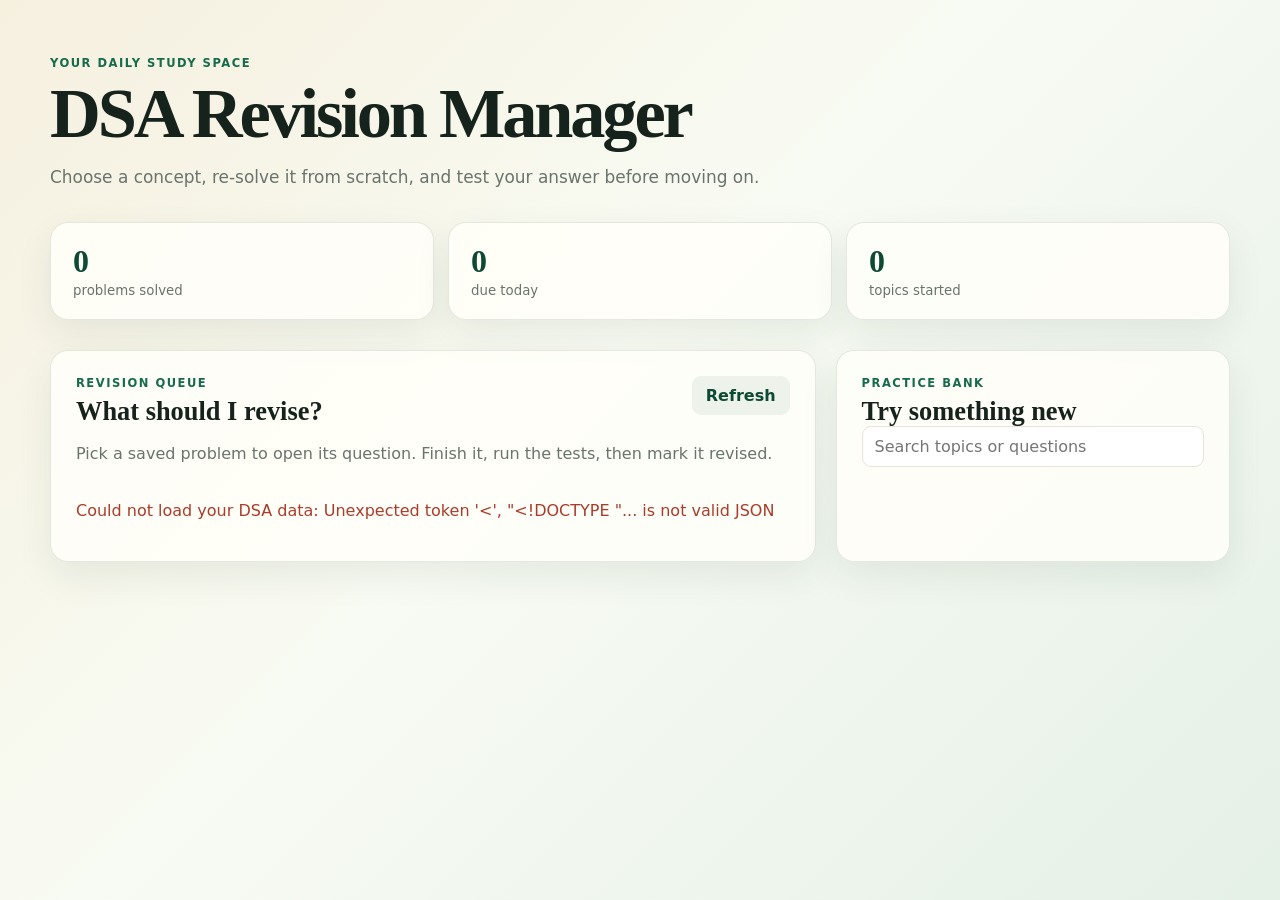
==== web/index.html @ 03868ea4 "new revision system with frontend" ====
<!doctype html>
<html lang="en">
  <head>
    <meta charset="UTF-8" />
    <meta name="viewport" content="width=device-width, initial-scale=1.0" />
    <title>DSA Revision Manager</title>
    <link rel="stylesheet" href="styles.css" />
  </head>
  <body>
    <main class="page-shell">
      <header class="hero">
        <p class="eyebrow">YOUR DAILY STUDY SPACE</p>
        <h1>DSA Revision Manager</h1>
        <p>Choose a concept, re-solve it from scratch, and test your answer before moving on.</p>
      </header>

      <section class="stats" aria-label="Progress summary">
        <article><span id="solvedCount">0</span><small>problems solved</small></article>
        <article><span id="dueCount">0</span><small>due today</small></article>
        <article><span id="topicCount">0</span><small>topics started</small></article>
      </section>

      <section class="layout">
        <div class="panel revision-panel">
          <div class="panel-heading"><div><p class="eyebrow">REVISION QUEUE</p><h2>What should I revise?</h2></div><button class="quiet-button" id="refreshButton">Refresh</button></div>
          <p class="muted">Pick a saved problem to open its question. Finish it, run the tests, then mark it revised.</p>
          <div id="revisionList" class="revision-list"></div>
        </div>

        <aside class="panel question-bank">
          <p class="eyebrow">PRACTICE BANK</p><h2>Try something new</h2>
          <label class="sr-only" for="questionFilter">Filter questions</label>
          <input id="questionFilter" type="search" placeholder="Search topics or questions" />
          <div id="questionList" class="question-list"></div>
        </aside>
      </section>

      <section id="practiceArea" class="practice-area hidden" aria-live="polite">
        <div class="panel problem-panel">
          <div class="panel-heading"><div><p class="eyebrow" id="problemMeta">PRACTICE</p><h2 id="problemTitle">Choose a problem</h2></div><button class="quiet-button" id="closePractice">Close</button></div>
          <p id="problemPrompt" class="prompt"></p>
          <div class="detail-grid"><div><h3>Constraints</h3><p id="problemConstraints"></p></div><div><h3>Edge cases</h3><ul id="edgeCases"></ul></div></div>
          <h3>Sample tests</h3><div id="sampleTests" class="sample-tests"></div>
          <div class="action-row"><button id="markRevised" class="secondary-button hidden">Mark as revised</button></div>
        </div>

        <div class="panel editor-panel">
          <div class="panel-heading"><div><p class="eyebrow">YOUR SOLUTION</p><h2>Write or paste Python</h2></div><button id="runTests" class="primary-button">Run tests</button></div>
          <p class="muted" id="solutionHint">Use the method name shown in the question.</p>
          <textarea id="codeEditor" spellcheck="false" placeholder="class Solution:\n    def yourMethod(self, ...):\n        pass"></textarea>
          <div id="testResults" class="test-results muted">Your test results will appear here.</div>
        </div>
      </section>
    </main>
    <template id="revisionTemplate"><article class="revision-card"><div><span class="tag"></span><h3></h3><p></p></div><button class="primary-button">Practice</button></article></template>
    <script src="app.js"></script>
  </body>
</html>
---- web/styles.css ----
:root { --ink:#16231c; --muted:#69746d; --paper:#fbfaf5; --surface:#fffef9; --line:#e8e4d9; --leaf:#176b4d; --leaf-dark:#0e4934; --amber:#e8a43c; --shadow:0 14px 36px rgba(31,48,37,.08); }
* { box-sizing:border-box; }
body { margin:0; color:var(--ink); background:linear-gradient(135deg,#f6f0df 0%,#f8fbf3 45%,#e5f0e7 100%); font-family:Inter,ui-sans-serif,system-ui,-apple-system,BlinkMacSystemFont,"Segoe UI",sans-serif; min-height:100vh; }
button,input,textarea { font:inherit; }
button { cursor:pointer; }
.page-shell { width:min(1180px,calc(100% - 32px)); margin:0 auto; padding:56px 0 72px; }
.hero { max-width:710px; margin-bottom:28px; }.hero h1 { font-family:Georgia,serif; font-size:clamp(2.35rem,6vw,4.4rem); line-height:1; margin:8px 0 16px; letter-spacing:-.045em; }.hero p:not(.eyebrow) { font-size:1.06rem; color:var(--muted); line-height:1.6; margin:0; }
.eyebrow { color:var(--leaf); font-size:.72rem; font-weight:800; letter-spacing:.13em; margin:0 0 7px; }.muted { color:var(--muted); line-height:1.5; }.hidden { display:none !important; }.sr-only { position:absolute; width:1px; height:1px; overflow:hidden; clip:rect(0,0,0,0); }
.stats { display:grid; grid-template-columns:repeat(3,1fr); gap:14px; margin:30px 0; }.stats article,.panel { border:1px solid rgba(111,132,111,.18); background:rgba(255,254,249,.88); box-shadow:var(--shadow); border-radius:18px; }.stats article { padding:20px 22px; }.stats span { display:block; color:var(--leaf-dark); font-family:Georgia,serif; font-size:2rem; font-weight:bold; }.stats small { color:var(--muted); }
.layout { display:grid; grid-template-columns:minmax(0,1.65fr) minmax(270px,.85fr); gap:20px; }.panel { padding:25px; }.panel-heading { align-items:flex-start; display:flex; gap:16px; justify-content:space-between; }.panel h2 { font-family:Georgia,serif; font-size:1.65rem; line-height:1.1; margin:0; }.panel h3 { font-size:.92rem; margin:20px 0 8px; }.quiet-button,.secondary-button,.primary-button { border-radius:9px; border:0; font-weight:750; padding:10px 14px; }.quiet-button { background:#edf2eb; color:var(--leaf-dark); }.primary-button { background:var(--leaf); color:white; }.primary-button:hover { background:var(--leaf-dark); }.secondary-button { background:#f6ead2; color:#7b4d08; }
.revision-list,.question-list { display:grid; gap:10px; margin-top:19px; }.revision-card { align-items:center; background:var(--surface); border:1px solid var(--line); border-radius:12px; display:flex; gap:16px; justify-content:space-between; padding:15px; }.revision-card h3 { font-size:1rem; margin:4px 0; }.revision-card p { color:var(--muted); font-size:.86rem; margin:0; }.tag { color:var(--leaf); font-size:.72rem; font-weight:800; letter-spacing:.05em; text-transform:uppercase; }.question-bank input { background:white; border:1px solid var(--line); border-radius:9px; padding:10px 12px; width:100%; }.question-button { background:transparent; border:0; border-bottom:1px solid var(--line); color:var(--ink); display:block; padding:13px 1px; text-align:left; width:100%; }.question-button strong,.question-button span { display:block; }.question-button span { color:var(--muted); font-size:.78rem; margin-top:3px; }.question-button:hover strong { color:var(--leaf); }
.practice-area { display:grid; grid-template-columns:1fr 1fr; gap:20px; margin-top:20px; }.prompt { font-size:1.06rem; line-height:1.62; }.detail-grid { display:grid; grid-template-columns:1fr 1fr; gap:18px; }.detail-grid p,.detail-grid ul { color:var(--muted); line-height:1.5; margin:0; padding-left:0; }.detail-grid ul { padding-left:18px; }.sample-tests { display:grid; gap:8px; }.sample-tests div { background:#f1f5ee; border-radius:8px; color:#34453a; font-family:ui-monospace,SFMono-Regular,Menlo,monospace; font-size:.8rem; padding:10px; }.action-row { margin-top:24px; }textarea { background:#15221b; border:0; border-radius:11px; color:#dcf7e5; font-family:ui-monospace,SFMono-Regular,Menlo,monospace; font-size:.88rem; line-height:1.55; min-height:370px; padding:16px; resize:vertical; width:100%; }.test-results { background:#f6f7f2; border-radius:10px; margin-top:14px; min-height:48px; padding:13px; }.result-pass { color:#176b4d; }.result-fail { color:#aa3c2b; }.result-line { border-top:1px solid #e4e6df; font-size:.85rem; margin-top:9px; padding-top:9px; }
@media (max-width:800px) { .page-shell { padding-top:32px; }.layout,.practice-area { grid-template-columns:1fr; }.stats { grid-template-columns:1fr; }.detail-grid { grid-template-columns:1fr; }.hero h1 { font-size:2.75rem; } }
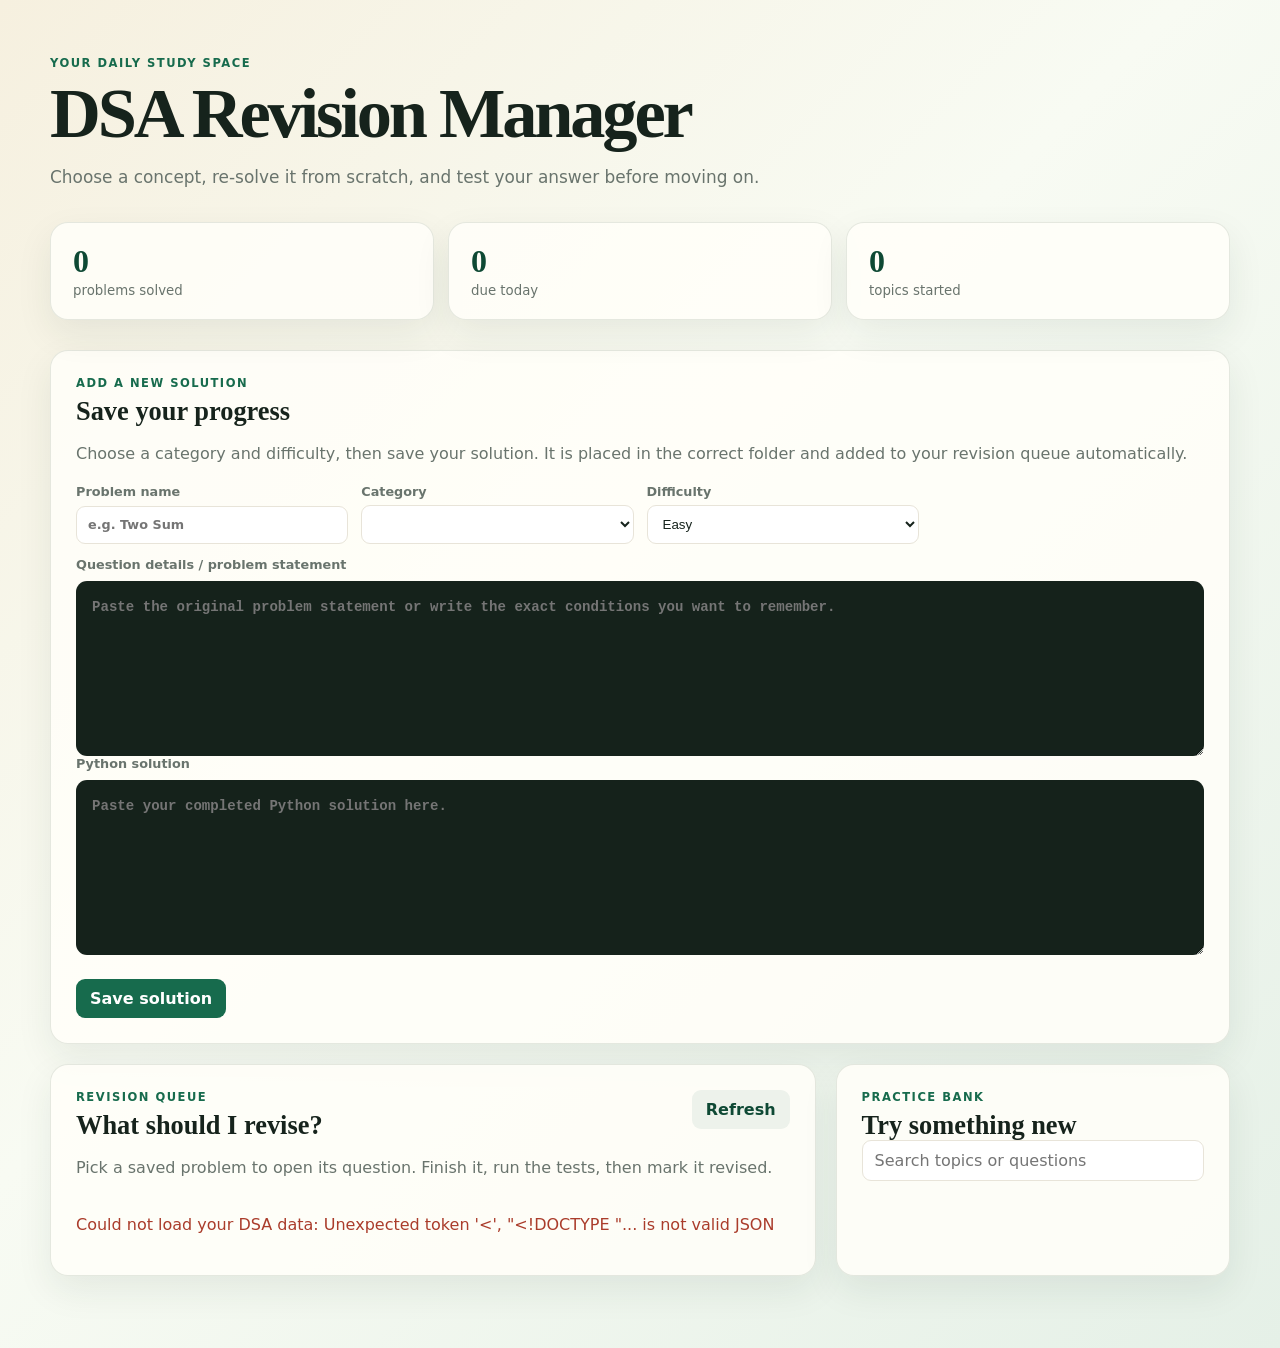
==== commit c144d211: "question addded" ====
--- a/web/index.html
+++ b/web/index.html
@@ -18,6 +18,22 @@
         <article><span id="solvedCount">0</span><small>problems solved</small></article>
         <article><span id="dueCount">0</span><small>due today</small></article>
         <article><span id="topicCount">0</span><small>topics started</small></article>
+      </section>
+
+      <section class="panel upload-panel">
+        <div class="panel-heading"><div><p class="eyebrow">ADD A NEW SOLUTION</p><h2>Save your progress</h2></div></div>
+        <p class="muted">Choose a category and difficulty, then save your solution. It is placed in the correct folder and added to your revision queue automatically.</p>
+        <form id="uploadForm">
+          <div class="form-grid">
+            <label>Problem name<input id="uploadProblem" required placeholder="e.g. Two Sum" /></label>
+            <label>Category<select id="uploadTopic" required></select></label>
+            <label id="newTopicField" class="hidden">New category name<input id="uploadNewTopic" placeholder="e.g. Backtracking" /></label>
+            <label>Difficulty<select id="uploadDifficulty"><option>Easy</option><option>Medium</option><option>Hard</option></select></label>
+          </div>
+          <label>Question details / problem statement<textarea id="uploadQuestionDetail" placeholder="Paste the original problem statement or write the exact conditions you want to remember."></textarea></label>
+          <label>Python solution<textarea id="uploadCode" required spellcheck="false" placeholder="Paste your completed Python solution here."></textarea></label>
+          <div class="action-row"><button class="primary-button" type="submit">Save solution</button><span id="uploadMessage" class="muted"></span></div>
+        </form>
       </section>
 
       <section class="layout">
@@ -52,7 +68,7 @@
         </div>
       </section>
     </main>
-    <template id="revisionTemplate"><article class="revision-card"><div><span class="tag"></span><h3></h3><p></p></div><button class="primary-button">Practice</button></article></template>
+    <template id="revisionTemplate"><article class="revision-card"><div><span class="tag"></span><h3></h3><p></p></div><div class="card-actions"><button class="primary-button" data-action="practice">Practice</button><button class="delete-button" data-action="delete">Delete</button></div></article></template>
     <script src="app.js"></script>
   </body>
 </html>
--- a/web/styles.css
+++ b/web/styles.css
@@ -7,7 +7,9 @@
 .hero { max-width:710px; margin-bottom:28px; }.hero h1 { font-family:Georgia,serif; font-size:clamp(2.35rem,6vw,4.4rem); line-height:1; margin:8px 0 16px; letter-spacing:-.045em; }.hero p:not(.eyebrow) { font-size:1.06rem; color:var(--muted); line-height:1.6; margin:0; }
 .eyebrow { color:var(--leaf); font-size:.72rem; font-weight:800; letter-spacing:.13em; margin:0 0 7px; }.muted { color:var(--muted); line-height:1.5; }.hidden { display:none !important; }.sr-only { position:absolute; width:1px; height:1px; overflow:hidden; clip:rect(0,0,0,0); }
 .stats { display:grid; grid-template-columns:repeat(3,1fr); gap:14px; margin:30px 0; }.stats article,.panel { border:1px solid rgba(111,132,111,.18); background:rgba(255,254,249,.88); box-shadow:var(--shadow); border-radius:18px; }.stats article { padding:20px 22px; }.stats span { display:block; color:var(--leaf-dark); font-family:Georgia,serif; font-size:2rem; font-weight:bold; }.stats small { color:var(--muted); }
+.upload-panel { margin-bottom:20px; }.upload-panel form { margin-top:18px; }.form-grid { display:grid; gap:13px; grid-template-columns:repeat(4,1fr); margin-bottom:13px; }.upload-panel label { color:var(--muted); display:grid; font-size:.8rem; font-weight:700; gap:6px; }.upload-panel input,.upload-panel select { background:white; border:1px solid var(--line); border-radius:9px; color:var(--ink); padding:10px 11px; width:100%; }.upload-panel textarea { min-height:175px; margin-top:3px; }
 .layout { display:grid; grid-template-columns:minmax(0,1.65fr) minmax(270px,.85fr); gap:20px; }.panel { padding:25px; }.panel-heading { align-items:flex-start; display:flex; gap:16px; justify-content:space-between; }.panel h2 { font-family:Georgia,serif; font-size:1.65rem; line-height:1.1; margin:0; }.panel h3 { font-size:.92rem; margin:20px 0 8px; }.quiet-button,.secondary-button,.primary-button { border-radius:9px; border:0; font-weight:750; padding:10px 14px; }.quiet-button { background:#edf2eb; color:var(--leaf-dark); }.primary-button { background:var(--leaf); color:white; }.primary-button:hover { background:var(--leaf-dark); }.secondary-button { background:#f6ead2; color:#7b4d08; }
 .revision-list,.question-list { display:grid; gap:10px; margin-top:19px; }.revision-card { align-items:center; background:var(--surface); border:1px solid var(--line); border-radius:12px; display:flex; gap:16px; justify-content:space-between; padding:15px; }.revision-card h3 { font-size:1rem; margin:4px 0; }.revision-card p { color:var(--muted); font-size:.86rem; margin:0; }.tag { color:var(--leaf); font-size:.72rem; font-weight:800; letter-spacing:.05em; text-transform:uppercase; }.question-bank input { background:white; border:1px solid var(--line); border-radius:9px; padding:10px 12px; width:100%; }.question-button { background:transparent; border:0; border-bottom:1px solid var(--line); color:var(--ink); display:block; padding:13px 1px; text-align:left; width:100%; }.question-button strong,.question-button span { display:block; }.question-button span { color:var(--muted); font-size:.78rem; margin-top:3px; }.question-button:hover strong { color:var(--leaf); }
+.card-actions { display:flex; flex-wrap:wrap; gap:8px; justify-content:flex-end; }.delete-button { background:transparent; border:1px solid #e2b7ad; border-radius:9px; color:#a13d2d; font-weight:700; padding:9px 11px; }.delete-button:hover { background:#fff0ed; }
 .practice-area { display:grid; grid-template-columns:1fr 1fr; gap:20px; margin-top:20px; }.prompt { font-size:1.06rem; line-height:1.62; }.detail-grid { display:grid; grid-template-columns:1fr 1fr; gap:18px; }.detail-grid p,.detail-grid ul { color:var(--muted); line-height:1.5; margin:0; padding-left:0; }.detail-grid ul { padding-left:18px; }.sample-tests { display:grid; gap:8px; }.sample-tests div { background:#f1f5ee; border-radius:8px; color:#34453a; font-family:ui-monospace,SFMono-Regular,Menlo,monospace; font-size:.8rem; padding:10px; }.action-row { margin-top:24px; }textarea { background:#15221b; border:0; border-radius:11px; color:#dcf7e5; font-family:ui-monospace,SFMono-Regular,Menlo,monospace; font-size:.88rem; line-height:1.55; min-height:370px; padding:16px; resize:vertical; width:100%; }.test-results { background:#f6f7f2; border-radius:10px; margin-top:14px; min-height:48px; padding:13px; }.result-pass { color:#176b4d; }.result-fail { color:#aa3c2b; }.result-line { border-top:1px solid #e4e6df; font-size:.85rem; margin-top:9px; padding-top:9px; }
-@media (max-width:800px) { .page-shell { padding-top:32px; }.layout,.practice-area { grid-template-columns:1fr; }.stats { grid-template-columns:1fr; }.detail-grid { grid-template-columns:1fr; }.hero h1 { font-size:2.75rem; } }
+@media (max-width:800px) { .page-shell { padding-top:32px; }.layout,.practice-area { grid-template-columns:1fr; }.stats,.form-grid { grid-template-columns:1fr; }.detail-grid { grid-template-columns:1fr; }.hero h1 { font-size:2.75rem; } }
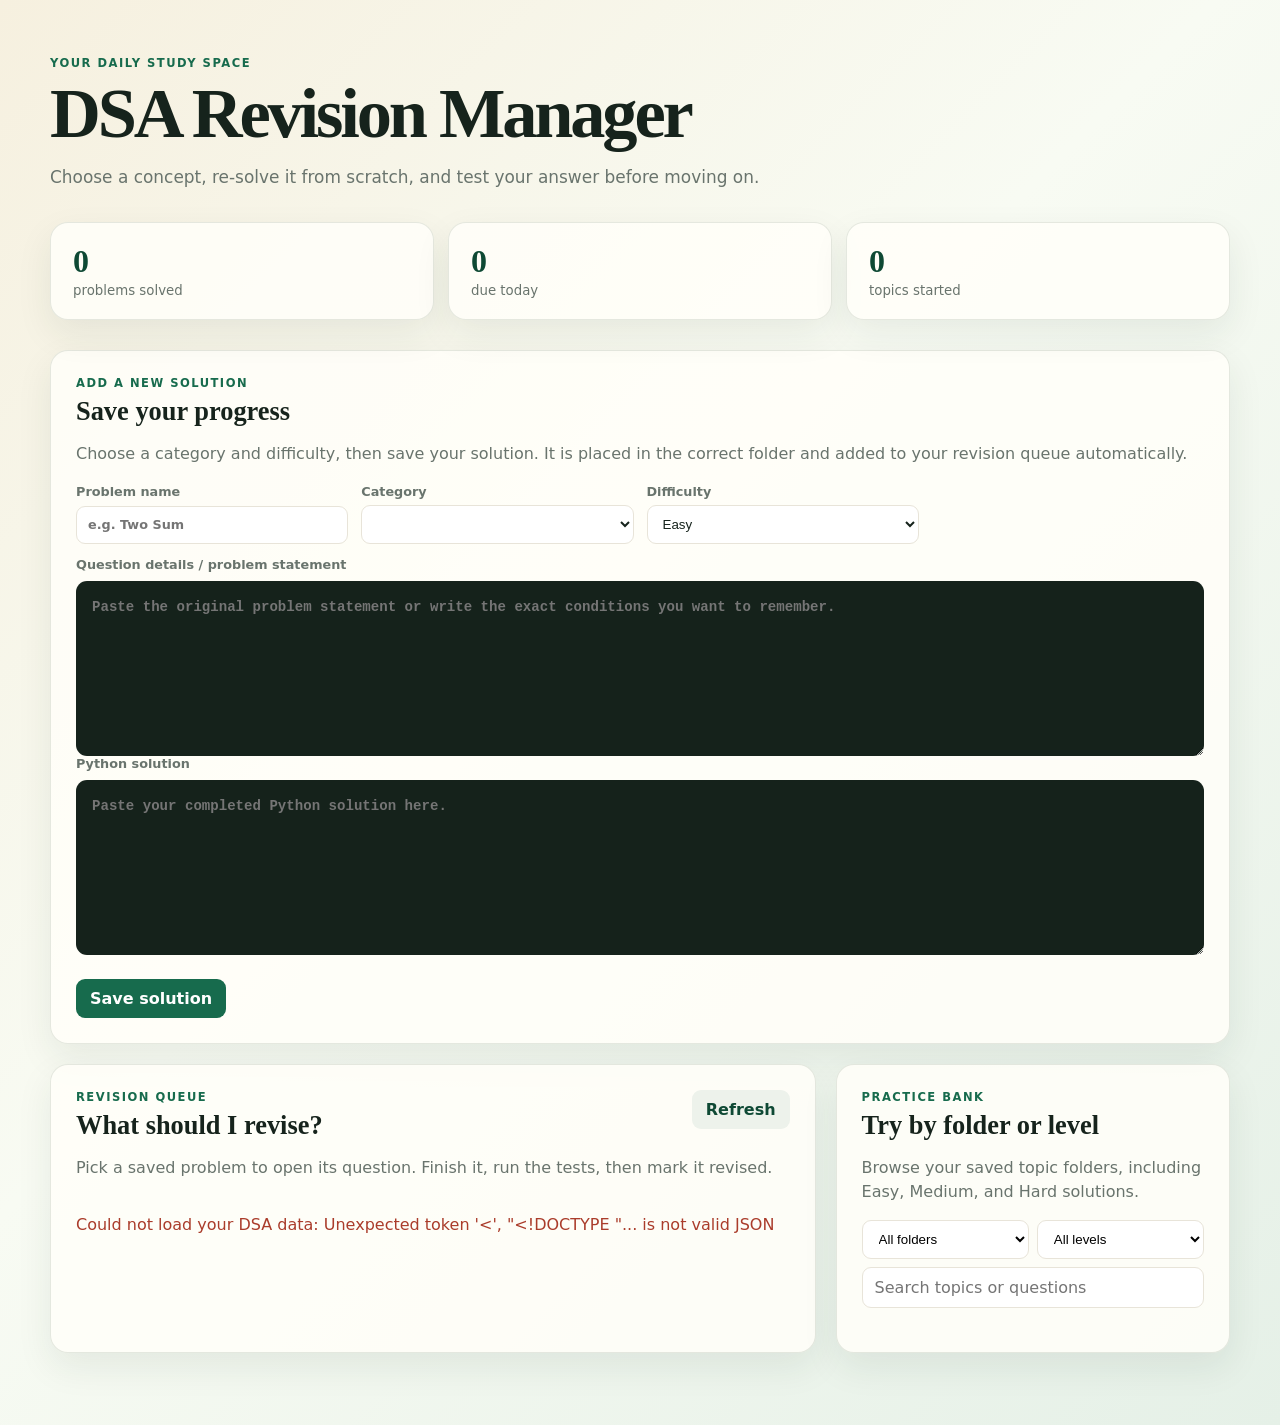
==== commit 91f4f54e: "new feature" ====
--- a/web/index.html
+++ b/web/index.html
@@ -44,7 +44,14 @@
         </div>
 
         <aside class="panel question-bank">
-          <p class="eyebrow">PRACTICE BANK</p><h2>Try something new</h2>
+          <p class="eyebrow">PRACTICE BANK</p><h2>Try by folder or level</h2>
+          <p class="muted">Browse your saved topic folders, including Easy, Medium, and Hard solutions.</p>
+          <div class="practice-filters">
+            <label class="sr-only" for="practiceTopicFilter">Filter by folder</label>
+            <select id="practiceTopicFilter"><option value="">All folders</option></select>
+            <label class="sr-only" for="practiceDifficultyFilter">Filter by difficulty</label>
+            <select id="practiceDifficultyFilter"><option value="">All levels</option><option>Easy</option><option>Medium</option><option>Hard</option></select>
+          </div>
           <label class="sr-only" for="questionFilter">Filter questions</label>
           <input id="questionFilter" type="search" placeholder="Search topics or questions" />
           <div id="questionList" class="question-list"></div>
@@ -57,13 +64,14 @@
           <p id="problemPrompt" class="prompt"></p>
           <div class="detail-grid"><div><h3>Constraints</h3><p id="problemConstraints"></p></div><div><h3>Edge cases</h3><ul id="edgeCases"></ul></div></div>
           <h3>Sample tests</h3><div id="sampleTests" class="sample-tests"></div>
-          <div class="action-row"><button id="markRevised" class="secondary-button hidden">Mark as revised</button></div>
+          <div class="action-row"><button id="markRevised" class="secondary-button hidden">Mark as revised &amp; commit</button></div>
         </div>
 
         <div class="panel editor-panel">
           <div class="panel-heading"><div><p class="eyebrow">YOUR SOLUTION</p><h2>Write or paste Python</h2></div><button id="runTests" class="primary-button">Run tests</button></div>
           <p class="muted" id="solutionHint">Use the method name shown in the question.</p>
           <textarea id="codeEditor" spellcheck="false" placeholder="class Solution:\n    def yourMethod(self, ...):\n        pass"></textarea>
+          <div class="action-row"><button id="submitPractice" class="secondary-button hidden">Submit solution &amp; commit</button></div>
           <div id="testResults" class="test-results muted">Your test results will appear here.</div>
         </div>
       </section>
--- a/web/styles.css
+++ b/web/styles.css
@@ -11,5 +11,6 @@
 .layout { display:grid; grid-template-columns:minmax(0,1.65fr) minmax(270px,.85fr); gap:20px; }.panel { padding:25px; }.panel-heading { align-items:flex-start; display:flex; gap:16px; justify-content:space-between; }.panel h2 { font-family:Georgia,serif; font-size:1.65rem; line-height:1.1; margin:0; }.panel h3 { font-size:.92rem; margin:20px 0 8px; }.quiet-button,.secondary-button,.primary-button { border-radius:9px; border:0; font-weight:750; padding:10px 14px; }.quiet-button { background:#edf2eb; color:var(--leaf-dark); }.primary-button { background:var(--leaf); color:white; }.primary-button:hover { background:var(--leaf-dark); }.secondary-button { background:#f6ead2; color:#7b4d08; }
 .revision-list,.question-list { display:grid; gap:10px; margin-top:19px; }.revision-card { align-items:center; background:var(--surface); border:1px solid var(--line); border-radius:12px; display:flex; gap:16px; justify-content:space-between; padding:15px; }.revision-card h3 { font-size:1rem; margin:4px 0; }.revision-card p { color:var(--muted); font-size:.86rem; margin:0; }.tag { color:var(--leaf); font-size:.72rem; font-weight:800; letter-spacing:.05em; text-transform:uppercase; }.question-bank input { background:white; border:1px solid var(--line); border-radius:9px; padding:10px 12px; width:100%; }.question-button { background:transparent; border:0; border-bottom:1px solid var(--line); color:var(--ink); display:block; padding:13px 1px; text-align:left; width:100%; }.question-button strong,.question-button span { display:block; }.question-button span { color:var(--muted); font-size:.78rem; margin-top:3px; }.question-button:hover strong { color:var(--leaf); }
 .card-actions { display:flex; flex-wrap:wrap; gap:8px; justify-content:flex-end; }.delete-button { background:transparent; border:1px solid #e2b7ad; border-radius:9px; color:#a13d2d; font-weight:700; padding:9px 11px; }.delete-button:hover { background:#fff0ed; }
+.practice-filters { display:grid; gap:8px; grid-template-columns:1fr 1fr; margin:14px 0 8px; }.practice-filters select { background:white; border:1px solid var(--line); border-radius:9px; padding:10px 12px; width:100%; }
 .practice-area { display:grid; grid-template-columns:1fr 1fr; gap:20px; margin-top:20px; }.prompt { font-size:1.06rem; line-height:1.62; }.detail-grid { display:grid; grid-template-columns:1fr 1fr; gap:18px; }.detail-grid p,.detail-grid ul { color:var(--muted); line-height:1.5; margin:0; padding-left:0; }.detail-grid ul { padding-left:18px; }.sample-tests { display:grid; gap:8px; }.sample-tests div { background:#f1f5ee; border-radius:8px; color:#34453a; font-family:ui-monospace,SFMono-Regular,Menlo,monospace; font-size:.8rem; padding:10px; }.action-row { margin-top:24px; }textarea { background:#15221b; border:0; border-radius:11px; color:#dcf7e5; font-family:ui-monospace,SFMono-Regular,Menlo,monospace; font-size:.88rem; line-height:1.55; min-height:370px; padding:16px; resize:vertical; width:100%; }.test-results { background:#f6f7f2; border-radius:10px; margin-top:14px; min-height:48px; padding:13px; }.result-pass { color:#176b4d; }.result-fail { color:#aa3c2b; }.result-line { border-top:1px solid #e4e6df; font-size:.85rem; margin-top:9px; padding-top:9px; }
-@media (max-width:800px) { .page-shell { padding-top:32px; }.layout,.practice-area { grid-template-columns:1fr; }.stats,.form-grid { grid-template-columns:1fr; }.detail-grid { grid-template-columns:1fr; }.hero h1 { font-size:2.75rem; } }
+@media (max-width:800px) { .page-shell { padding-top:32px; }.layout,.practice-area { grid-template-columns:1fr; }.stats,.form-grid,.practice-filters { grid-template-columns:1fr; }.detail-grid { grid-template-columns:1fr; }.hero h1 { font-size:2.75rem; } }
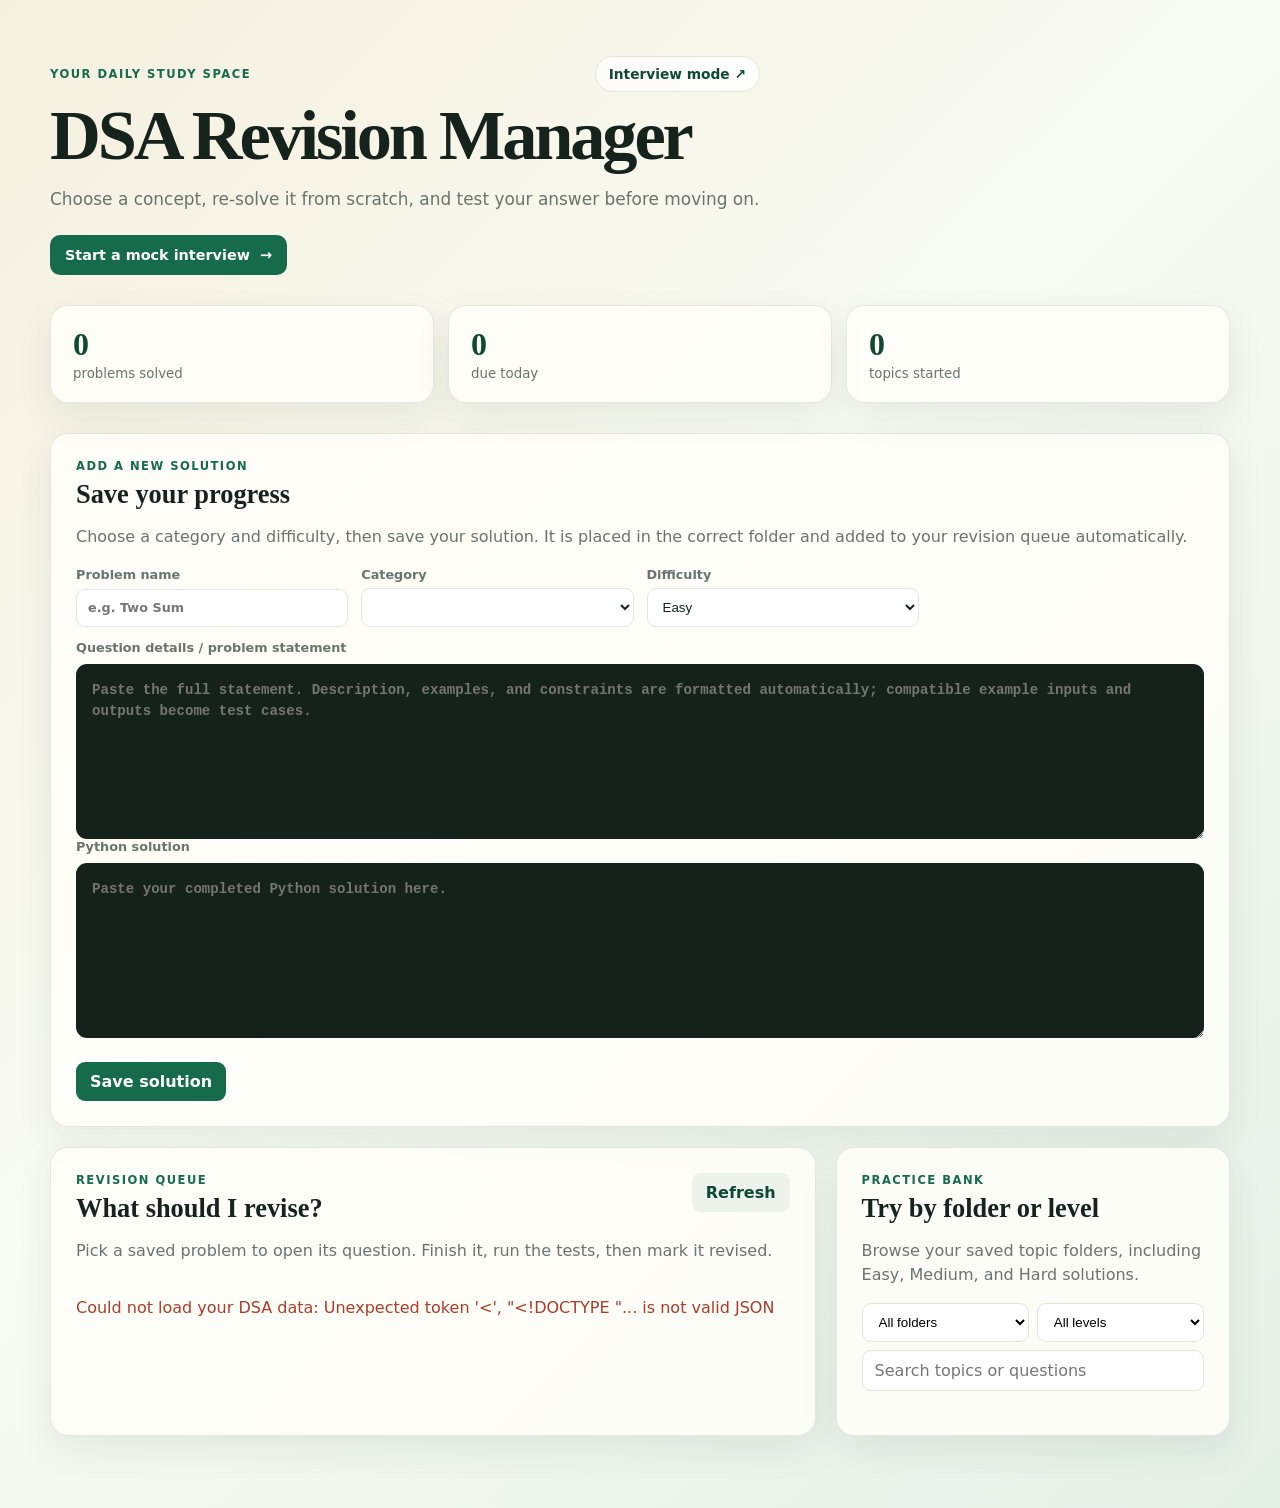
==== commit b430a3c9: "interview mode" ====
--- a/web/index.html
+++ b/web/index.html
@@ -4,14 +4,15 @@
     <meta charset="UTF-8" />
     <meta name="viewport" content="width=device-width, initial-scale=1.0" />
     <title>DSA Revision Manager</title>
-    <link rel="stylesheet" href="styles.css" />
+    <link rel="stylesheet" href="styles.css?v=interview-mode-2" />
   </head>
   <body>
     <main class="page-shell">
       <header class="hero">
-        <p class="eyebrow">YOUR DAILY STUDY SPACE</p>
+        <div class="top-nav"><p class="eyebrow">YOUR DAILY STUDY SPACE</p><a class="nav-link" href="interview.html">Interview mode <span aria-hidden="true">↗</span></a></div>
         <h1>DSA Revision Manager</h1>
         <p>Choose a concept, re-solve it from scratch, and test your answer before moving on.</p>
+        <a class="interview-cta" href="interview.html">Start a mock interview <span aria-hidden="true">→</span></a>
       </header>
 
       <section class="stats" aria-label="Progress summary">
@@ -30,7 +31,7 @@
             <label id="newTopicField" class="hidden">New category name<input id="uploadNewTopic" placeholder="e.g. Backtracking" /></label>
             <label>Difficulty<select id="uploadDifficulty"><option>Easy</option><option>Medium</option><option>Hard</option></select></label>
           </div>
-          <label>Question details / problem statement<textarea id="uploadQuestionDetail" placeholder="Paste the original problem statement or write the exact conditions you want to remember."></textarea></label>
+          <label>Question details / problem statement<textarea id="uploadQuestionDetail" placeholder="Paste the full statement. Description, examples, and constraints are formatted automatically; compatible example inputs and outputs become test cases."></textarea></label>
           <label>Python solution<textarea id="uploadCode" required spellcheck="false" placeholder="Paste your completed Python solution here."></textarea></label>
           <div class="action-row"><button class="primary-button" type="submit">Save solution</button><span id="uploadMessage" class="muted"></span></div>
         </form>
@@ -61,9 +62,9 @@
       <section id="practiceArea" class="practice-area hidden" aria-live="polite">
         <div class="panel problem-panel">
           <div class="panel-heading"><div><p class="eyebrow" id="problemMeta">PRACTICE</p><h2 id="problemTitle">Choose a problem</h2></div><button class="quiet-button" id="closePractice">Close</button></div>
-          <p id="problemPrompt" class="prompt"></p>
+          <h3>Question description</h3><p id="problemPrompt" class="prompt"></p>
+          <h3>Examples</h3><div id="problemExamples" class="sample-tests"></div>
           <div class="detail-grid"><div><h3>Constraints</h3><p id="problemConstraints"></p></div><div><h3>Edge cases</h3><ul id="edgeCases"></ul></div></div>
-          <h3>Sample tests</h3><div id="sampleTests" class="sample-tests"></div>
           <div class="action-row"><button id="markRevised" class="secondary-button hidden">Mark as revised &amp; commit</button></div>
         </div>
 
--- a/web/styles.css
+++ b/web/styles.css
@@ -1,16 +1,418 @@
-:root { --ink:#16231c; --muted:#69746d; --paper:#fbfaf5; --surface:#fffef9; --line:#e8e4d9; --leaf:#176b4d; --leaf-dark:#0e4934; --amber:#e8a43c; --shadow:0 14px 36px rgba(31,48,37,.08); }
-* { box-sizing:border-box; }
-body { margin:0; color:var(--ink); background:linear-gradient(135deg,#f6f0df 0%,#f8fbf3 45%,#e5f0e7 100%); font-family:Inter,ui-sans-serif,system-ui,-apple-system,BlinkMacSystemFont,"Segoe UI",sans-serif; min-height:100vh; }
-button,input,textarea { font:inherit; }
-button { cursor:pointer; }
-.page-shell { width:min(1180px,calc(100% - 32px)); margin:0 auto; padding:56px 0 72px; }
-.hero { max-width:710px; margin-bottom:28px; }.hero h1 { font-family:Georgia,serif; font-size:clamp(2.35rem,6vw,4.4rem); line-height:1; margin:8px 0 16px; letter-spacing:-.045em; }.hero p:not(.eyebrow) { font-size:1.06rem; color:var(--muted); line-height:1.6; margin:0; }
-.eyebrow { color:var(--leaf); font-size:.72rem; font-weight:800; letter-spacing:.13em; margin:0 0 7px; }.muted { color:var(--muted); line-height:1.5; }.hidden { display:none !important; }.sr-only { position:absolute; width:1px; height:1px; overflow:hidden; clip:rect(0,0,0,0); }
-.stats { display:grid; grid-template-columns:repeat(3,1fr); gap:14px; margin:30px 0; }.stats article,.panel { border:1px solid rgba(111,132,111,.18); background:rgba(255,254,249,.88); box-shadow:var(--shadow); border-radius:18px; }.stats article { padding:20px 22px; }.stats span { display:block; color:var(--leaf-dark); font-family:Georgia,serif; font-size:2rem; font-weight:bold; }.stats small { color:var(--muted); }
-.upload-panel { margin-bottom:20px; }.upload-panel form { margin-top:18px; }.form-grid { display:grid; gap:13px; grid-template-columns:repeat(4,1fr); margin-bottom:13px; }.upload-panel label { color:var(--muted); display:grid; font-size:.8rem; font-weight:700; gap:6px; }.upload-panel input,.upload-panel select { background:white; border:1px solid var(--line); border-radius:9px; color:var(--ink); padding:10px 11px; width:100%; }.upload-panel textarea { min-height:175px; margin-top:3px; }
-.layout { display:grid; grid-template-columns:minmax(0,1.65fr) minmax(270px,.85fr); gap:20px; }.panel { padding:25px; }.panel-heading { align-items:flex-start; display:flex; gap:16px; justify-content:space-between; }.panel h2 { font-family:Georgia,serif; font-size:1.65rem; line-height:1.1; margin:0; }.panel h3 { font-size:.92rem; margin:20px 0 8px; }.quiet-button,.secondary-button,.primary-button { border-radius:9px; border:0; font-weight:750; padding:10px 14px; }.quiet-button { background:#edf2eb; color:var(--leaf-dark); }.primary-button { background:var(--leaf); color:white; }.primary-button:hover { background:var(--leaf-dark); }.secondary-button { background:#f6ead2; color:#7b4d08; }
-.revision-list,.question-list { display:grid; gap:10px; margin-top:19px; }.revision-card { align-items:center; background:var(--surface); border:1px solid var(--line); border-radius:12px; display:flex; gap:16px; justify-content:space-between; padding:15px; }.revision-card h3 { font-size:1rem; margin:4px 0; }.revision-card p { color:var(--muted); font-size:.86rem; margin:0; }.tag { color:var(--leaf); font-size:.72rem; font-weight:800; letter-spacing:.05em; text-transform:uppercase; }.question-bank input { background:white; border:1px solid var(--line); border-radius:9px; padding:10px 12px; width:100%; }.question-button { background:transparent; border:0; border-bottom:1px solid var(--line); color:var(--ink); display:block; padding:13px 1px; text-align:left; width:100%; }.question-button strong,.question-button span { display:block; }.question-button span { color:var(--muted); font-size:.78rem; margin-top:3px; }.question-button:hover strong { color:var(--leaf); }
-.card-actions { display:flex; flex-wrap:wrap; gap:8px; justify-content:flex-end; }.delete-button { background:transparent; border:1px solid #e2b7ad; border-radius:9px; color:#a13d2d; font-weight:700; padding:9px 11px; }.delete-button:hover { background:#fff0ed; }
-.practice-filters { display:grid; gap:8px; grid-template-columns:1fr 1fr; margin:14px 0 8px; }.practice-filters select { background:white; border:1px solid var(--line); border-radius:9px; padding:10px 12px; width:100%; }
-.practice-area { display:grid; grid-template-columns:1fr 1fr; gap:20px; margin-top:20px; }.prompt { font-size:1.06rem; line-height:1.62; }.detail-grid { display:grid; grid-template-columns:1fr 1fr; gap:18px; }.detail-grid p,.detail-grid ul { color:var(--muted); line-height:1.5; margin:0; padding-left:0; }.detail-grid ul { padding-left:18px; }.sample-tests { display:grid; gap:8px; }.sample-tests div { background:#f1f5ee; border-radius:8px; color:#34453a; font-family:ui-monospace,SFMono-Regular,Menlo,monospace; font-size:.8rem; padding:10px; }.action-row { margin-top:24px; }textarea { background:#15221b; border:0; border-radius:11px; color:#dcf7e5; font-family:ui-monospace,SFMono-Regular,Menlo,monospace; font-size:.88rem; line-height:1.55; min-height:370px; padding:16px; resize:vertical; width:100%; }.test-results { background:#f6f7f2; border-radius:10px; margin-top:14px; min-height:48px; padding:13px; }.result-pass { color:#176b4d; }.result-fail { color:#aa3c2b; }.result-line { border-top:1px solid #e4e6df; font-size:.85rem; margin-top:9px; padding-top:9px; }
-@media (max-width:800px) { .page-shell { padding-top:32px; }.layout,.practice-area { grid-template-columns:1fr; }.stats,.form-grid,.practice-filters { grid-template-columns:1fr; }.detail-grid { grid-template-columns:1fr; }.hero h1 { font-size:2.75rem; } }
+:root {
+  --ink: #16231c;
+  --muted: #69746d;
+  --paper: #fbfaf5;
+  --surface: #fffef9;
+  --line: #e8e4d9;
+  --leaf: #176b4d;
+  --leaf-dark: #0e4934;
+  --amber: #e8a43c;
+  --shadow: 0 14px 36px rgba(31, 48, 37, 0.08);
+}
+* {
+  box-sizing: border-box;
+}
+body {
+  margin: 0;
+  color: var(--ink);
+  background: linear-gradient(135deg, #f6f0df 0%, #f8fbf3 45%, #e5f0e7 100%);
+  font-family:
+    Inter,
+    ui-sans-serif,
+    system-ui,
+    -apple-system,
+    BlinkMacSystemFont,
+    "Segoe UI",
+    sans-serif;
+  min-height: 100vh;
+}
+button,
+input,
+textarea {
+  font: inherit;
+}
+button {
+  cursor: pointer;
+}
+.page-shell {
+  width: min(1180px, calc(100% - 32px));
+  margin: 0 auto;
+  padding: 56px 0 72px;
+}
+.hero {
+  max-width: 710px;
+  margin-bottom: 28px;
+}
+.top-nav { align-items: center; display: flex; justify-content: space-between; gap: 16px; }
+.top-nav .eyebrow { margin: 0; }
+.nav-link, .back-link { color: var(--leaf-dark); font-size: .86rem; font-weight: 800; text-decoration: none; }
+.nav-link { background: rgba(255,255,255,.72); border: 1px solid var(--line); border-radius: 999px; padding: 9px 13px; }
+.nav-link:hover, .back-link:hover { color: var(--amber); }
+.interview-cta { background: var(--leaf); border-radius: 10px; color: white; display: inline-flex; font-size: .9rem; font-weight: 800; gap: 10px; margin-top: 21px; padding: 12px 15px; text-decoration: none; }
+.interview-cta:hover { background: var(--leaf-dark); }
+.hero h1 {
+  font-family: Georgia, serif;
+  font-size: clamp(2.35rem, 6vw, 4.4rem);
+  line-height: 1;
+  margin: 8px 0 16px;
+  letter-spacing: -0.045em;
+}
+.hero p:not(.eyebrow) {
+  font-size: 1.06rem;
+  color: var(--muted);
+  line-height: 1.6;
+  margin: 0;
+}
+.eyebrow {
+  color: var(--leaf);
+  font-size: 0.72rem;
+  font-weight: 800;
+  letter-spacing: 0.13em;
+  margin: 0 0 7px;
+}
+.muted {
+  color: var(--muted);
+  line-height: 1.5;
+}
+.hidden {
+  display: none !important;
+}
+.sr-only {
+  position: absolute;
+  width: 1px;
+  height: 1px;
+  overflow: hidden;
+  clip: rect(0, 0, 0, 0);
+}
+.stats {
+  display: grid;
+  grid-template-columns: repeat(3, 1fr);
+  gap: 14px;
+  margin: 30px 0;
+}
+.stats article,
+.panel {
+  border: 1px solid rgba(111, 132, 111, 0.18);
+  background: rgba(255, 254, 249, 0.88);
+  box-shadow: var(--shadow);
+  border-radius: 18px;
+}
+.stats article {
+  padding: 20px 22px;
+}
+.stats span {
+  display: block;
+  color: var(--leaf-dark);
+  font-family: Georgia, serif;
+  font-size: 2rem;
+  font-weight: bold;
+}
+.stats small {
+  color: var(--muted);
+}
+.upload-panel {
+  margin-bottom: 20px;
+}
+.upload-panel form {
+  margin-top: 18px;
+}
+.form-grid {
+  display: grid;
+  gap: 13px;
+  grid-template-columns: repeat(4, 1fr);
+  margin-bottom: 13px;
+}
+.upload-panel label {
+  color: var(--muted);
+  display: grid;
+  font-size: 0.8rem;
+  font-weight: 700;
+  gap: 6px;
+}
+.upload-panel input,
+.upload-panel select {
+  background: white;
+  border: 1px solid var(--line);
+  border-radius: 9px;
+  color: var(--ink);
+  padding: 10px 11px;
+  width: 100%;
+}
+.upload-panel textarea {
+  min-height: 175px;
+  margin-top: 3px;
+}
+.layout {
+  display: grid;
+  grid-template-columns: minmax(0, 1.65fr) minmax(270px, 0.85fr);
+  gap: 20px;
+}
+.panel {
+  padding: 25px;
+}
+.panel-heading {
+  align-items: flex-start;
+  display: flex;
+  gap: 16px;
+  justify-content: space-between;
+}
+.panel h2 {
+  font-family: Georgia, serif;
+  font-size: 1.65rem;
+  line-height: 1.1;
+  margin: 0;
+}
+.panel h3 {
+  font-size: 0.92rem;
+  margin: 20px 0 8px;
+}
+.quiet-button,
+.secondary-button,
+.primary-button {
+  border-radius: 9px;
+  border: 0;
+  font-weight: 750;
+  padding: 10px 14px;
+}
+.quiet-button {
+  background: #edf2eb;
+  color: var(--leaf-dark);
+}
+.primary-button {
+  background: var(--leaf);
+  color: white;
+}
+.primary-button:hover {
+  background: var(--leaf-dark);
+}
+.secondary-button {
+  background: #f6ead2;
+  color: #7b4d08;
+}
+.revision-list,
+.question-list {
+  display: grid;
+  gap: 10px;
+  margin-top: 19px;
+}
+.revision-card {
+  align-items: center;
+  background: var(--surface);
+  border: 1px solid var(--line);
+  border-radius: 12px;
+  display: flex;
+  gap: 16px;
+  justify-content: space-between;
+  padding: 15px;
+}
+.revision-card h3 {
+  font-size: 1rem;
+  margin: 4px 0;
+}
+.revision-card p {
+  color: var(--muted);
+  font-size: 0.86rem;
+  margin: 0;
+}
+.tag {
+  color: var(--leaf);
+  font-size: 0.72rem;
+  font-weight: 800;
+  letter-spacing: 0.05em;
+  text-transform: uppercase;
+}
+.question-bank input {
+  background: white;
+  border: 1px solid var(--line);
+  border-radius: 9px;
+  padding: 10px 12px;
+  width: 100%;
+}
+.question-button {
+  background: transparent;
+  border: 0;
+  border-bottom: 1px solid var(--line);
+  color: var(--ink);
+  display: block;
+  padding: 13px 1px;
+  text-align: left;
+  width: 100%;
+}
+.question-button strong,
+.question-button span {
+  display: block;
+}
+.question-button span {
+  color: var(--muted);
+  font-size: 0.78rem;
+  margin-top: 3px;
+}
+.question-button:hover strong {
+  color: var(--leaf);
+}
+.card-actions {
+  display: flex;
+  flex-wrap: wrap;
+  gap: 8px;
+  justify-content: flex-end;
+}
+.delete-button {
+  background: transparent;
+  border: 1px solid #e2b7ad;
+  border-radius: 9px;
+  color: #a13d2d;
+  font-weight: 700;
+  padding: 9px 11px;
+}
+.delete-button:hover {
+  background: #fff0ed;
+}
+.practice-filters {
+  display: grid;
+  gap: 8px;
+  grid-template-columns: 1fr 1fr;
+  margin: 14px 0 8px;
+}
+.practice-filters select {
+  background: white;
+  border: 1px solid var(--line);
+  border-radius: 9px;
+  padding: 10px 12px;
+  width: 100%;
+}
+.practice-area {
+  display: grid;
+  grid-template-columns: 1fr 1fr;
+  gap: 20px;
+  margin-top: 20px;
+}
+.prompt {
+  font-size: 1.06rem;
+  line-height: 1.62;
+  white-space: pre-line;
+}
+.detail-grid {
+  display: grid;
+  grid-template-columns: 1fr 1fr;
+  gap: 18px;
+}
+.detail-grid p,
+.detail-grid ul {
+  color: var(--muted);
+  line-height: 1.5;
+  margin: 0;
+  padding-left: 0;
+}
+.detail-grid p {
+  white-space: pre-line;
+}
+.detail-grid ul {
+  padding-left: 18px;
+}
+.sample-tests {
+  display: grid;
+  gap: 8px;
+}
+.example-card {
+  background: #f1f5ee;
+  border-radius: 8px;
+  color: #34453a;
+  padding: 10px;
+}
+.example-card h4 {
+  margin: 0 0 8px;
+}
+.example-card div {
+  display: grid;
+  gap: 4px;
+  margin-top: 8px;
+}
+.example-card strong {
+  font-size: 0.78rem;
+}
+.example-card code {
+  font-family: ui-monospace, SFMono-Regular, Menlo, monospace;
+  font-size: 0.8rem;
+  overflow-wrap: anywhere;
+  white-space: pre-wrap;
+}
+.action-row {
+  margin-top: 24px;
+}
+textarea {
+  background: #15221b;
+  border: 0;
+  border-radius: 11px;
+  color: #dcf7e5;
+  font-family: ui-monospace, SFMono-Regular, Menlo, monospace;
+  font-size: 0.88rem;
+  line-height: 1.55;
+  min-height: 370px;
+  padding: 16px;
+  resize: vertical;
+  width: 100%;
+}
+.test-results {
+  background: #f6f7f2;
+  border-radius: 10px;
+  margin-top: 14px;
+  min-height: 48px;
+  padding: 13px;
+}
+.result-pass {
+  color: #176b4d;
+}
+.result-fail {
+  color: #aa3c2b;
+}
+.result-line {
+  border-top: 1px solid #e4e6df;
+  font-size: 0.85rem;
+  margin-top: 9px;
+  padding-top: 9px;
+}
+.interview-body { background: #f4f6f0; }
+.interview-shell { margin: 0 auto; max-width: 1340px; padding: 28px 32px 64px; }
+.interview-header { align-items: center; display: flex; justify-content: space-between; min-height: 44px; }
+.interview-brand { color: var(--leaf-dark); font-size: .73rem; font-weight: 850; letter-spacing: .12em; }
+.status-dot { background: #55b87b; border-radius: 100%; display: inline-block; height: 8px; margin-right: 7px; width: 8px; }
+.timer { background: #172a20; border-radius: 9px; color: #e5f5e8; font-family: ui-monospace, monospace; font-size: 1.05rem; font-weight: 800; padding: 10px 14px; }
+.interview-lobby { margin: 13vh auto 0; max-width: 720px; text-align: center; }
+.interview-lobby h1 { font-family: Georgia, serif; font-size: clamp(2.8rem, 7vw, 5.4rem); letter-spacing: -.055em; line-height: .96; margin: 10px 0 21px; }
+.interview-lobby > p:not(.eyebrow) { color: var(--muted); font-size: 1.08rem; line-height: 1.7; margin: 0 auto; max-width: 650px; }
+.setup-card { background: #fffef9; border: 1px solid var(--line); border-radius: 17px; box-shadow: var(--shadow); display: grid; gap: 13px; grid-template-columns: repeat(3, 1fr); margin-top: 36px; padding: 17px; text-align: left; }
+.setup-card label { color: var(--muted); display: grid; font-size: .76rem; font-weight: 750; gap: 6px; }
+.setup-card select { background: white; border: 1px solid var(--line); border-radius: 8px; color: var(--ink); padding: 10px; }
+.start-interview { grid-column: 1 / -1; padding: 13px; }
+.interview-lobby #lobbyMessage { margin-top: 14px; }
+.interview-room { display: grid; gap: 26px; grid-template-columns: 260px minmax(0, 1fr); margin-top: 45px; }
+.interviewer-panel { align-self: start; background: #173328; border-radius: 16px; color: white; padding: 24px; position: sticky; top: 20px; }
+.interviewer-avatar { align-items: center; background: #e8a43c; border-radius: 50%; color: #2b2a20; display: flex; font-family: Georgia, serif; font-size: 1.3rem; font-weight: bold; height: 45px; justify-content: center; margin-bottom: 15px; width: 45px; }
+.interviewer-panel .eyebrow { color: #a7d6b3; }.interviewer-panel h2 { font-family: Georgia, serif; margin: 0; }.interviewer-panel .muted { color: #c2d2c6; font-size: .86rem; margin: 4px 0 20px; }
+.interviewer-message { border-bottom: 1px solid rgba(255,255,255,.16); border-top: 1px solid rgba(255,255,255,.16); color: #f3f8f1; font-size: .9rem; line-height: 1.55; padding: 17px 0; }
+.interview-steps { display: grid; gap: 13px; margin: 22px 0; }.interview-steps div { color: #a8b9ac; font-size: .84rem; font-weight: 700; }.interview-steps span { border: 1px solid #6a8273; border-radius: 50%; display: inline-grid; height: 21px; margin-right: 8px; place-items: center; width: 21px; }.interview-steps .active { color: white; }.interview-steps .active span { background: #e8a43c; border-color: #e8a43c; color: #293127; }
+.end-button { background: transparent; border: 1px solid #789081; border-radius: 8px; color: #fff; font-weight: 700; padding: 9px; width: 100%; }
+.interview-workspace { background: #fffef9; border: 1px solid var(--line); border-radius: 17px; box-shadow: var(--shadow); padding: clamp(22px, 4vw, 46px); }.question-toolbar, .coding-heading, .interview-actions { align-items: center; display: flex; gap: 12px; justify-content: space-between; }.question-toolbar { border-bottom: 1px solid var(--line); padding-bottom: 17px; }.question-toolbar .muted { margin-right: auto; }.interview-workspace h1 { font-family: Georgia, serif; font-size: clamp(2rem, 4vw, 3.35rem); letter-spacing: -.04em; line-height: 1; margin: 27px 0 16px; }.interview-prompt { font-size: 1.03rem; line-height: 1.7; margin-bottom: 22px; white-space: pre-line; }
+.constraints-box { background: #f1f5ee; border-radius: 10px; color: #435348; font-size: .9rem; line-height: 1.5; margin: 19px 0; padding: 13px 15px; }.constraints-box summary { color: var(--leaf-dark); cursor: pointer; font-weight: 800; }.constraints-box p { margin-bottom: 8px; white-space: pre-line; }.constraints-box ul { margin: 0; padding-left: 19px; }
+.response-section { border-top: 1px solid var(--line); margin-top: 28px; padding-top: 25px; }.response-section label, .coding-heading label { font-size: .92rem; font-weight: 800; }.approach-editor { background: #f6f8f3; border: 1px solid #dce5d8; color: var(--ink); min-height: 130px; margin: 10px 0; }.coding-section { margin-top: 26px; }.coding-heading { margin-bottom: 10px; }.coding-section textarea { min-height: 330px; }.interview-actions { justify-content: flex-end; margin-top: 16px; }.interview-summary { background: #eef6eb; border: 1px solid #cce0c9; border-radius: 12px; margin-top: 30px; padding: 28px; }.interview-summary h2 { font-family: Georgia, serif; font-size: 2rem; margin: 5px 0; }.summary-list { display: grid; gap: 8px; margin: 20px 0; }.summary-list div { align-items: center; background: white; border-radius: 7px; display: flex; justify-content: space-between; padding: 11px; }.summary-list span { color: var(--muted); font-size: .86rem; }
+@media (max-width: 800px) {
+  .page-shell {
+    padding-top: 32px;
+  }
+  .layout,
+  .practice-area {
+    grid-template-columns: 1fr;
+  }
+  .stats,
+  .form-grid,
+  .practice-filters {
+    grid-template-columns: 1fr;
+  }
+  .detail-grid {
+    grid-template-columns: 1fr;
+  }
+  .hero h1 {
+    font-size: 2.75rem;
+  }
+  .interview-shell { padding: 18px 16px 42px; }.interview-brand { display: none; }.setup-card, .interview-room { grid-template-columns: 1fr; }.interview-lobby { margin-top: 10vh; }.interviewer-panel { position: static; }.interviewer-message { display: none; }.interview-steps { grid-template-columns: repeat(4, 1fr); gap: 5px; }.interview-steps div { font-size: 0; }.interview-steps span { font-size: .75rem; }.question-toolbar { align-items: flex-start; flex-wrap: wrap; }.question-toolbar .muted { margin-right: 0; }.interview-workspace { padding: 22px; }
+}
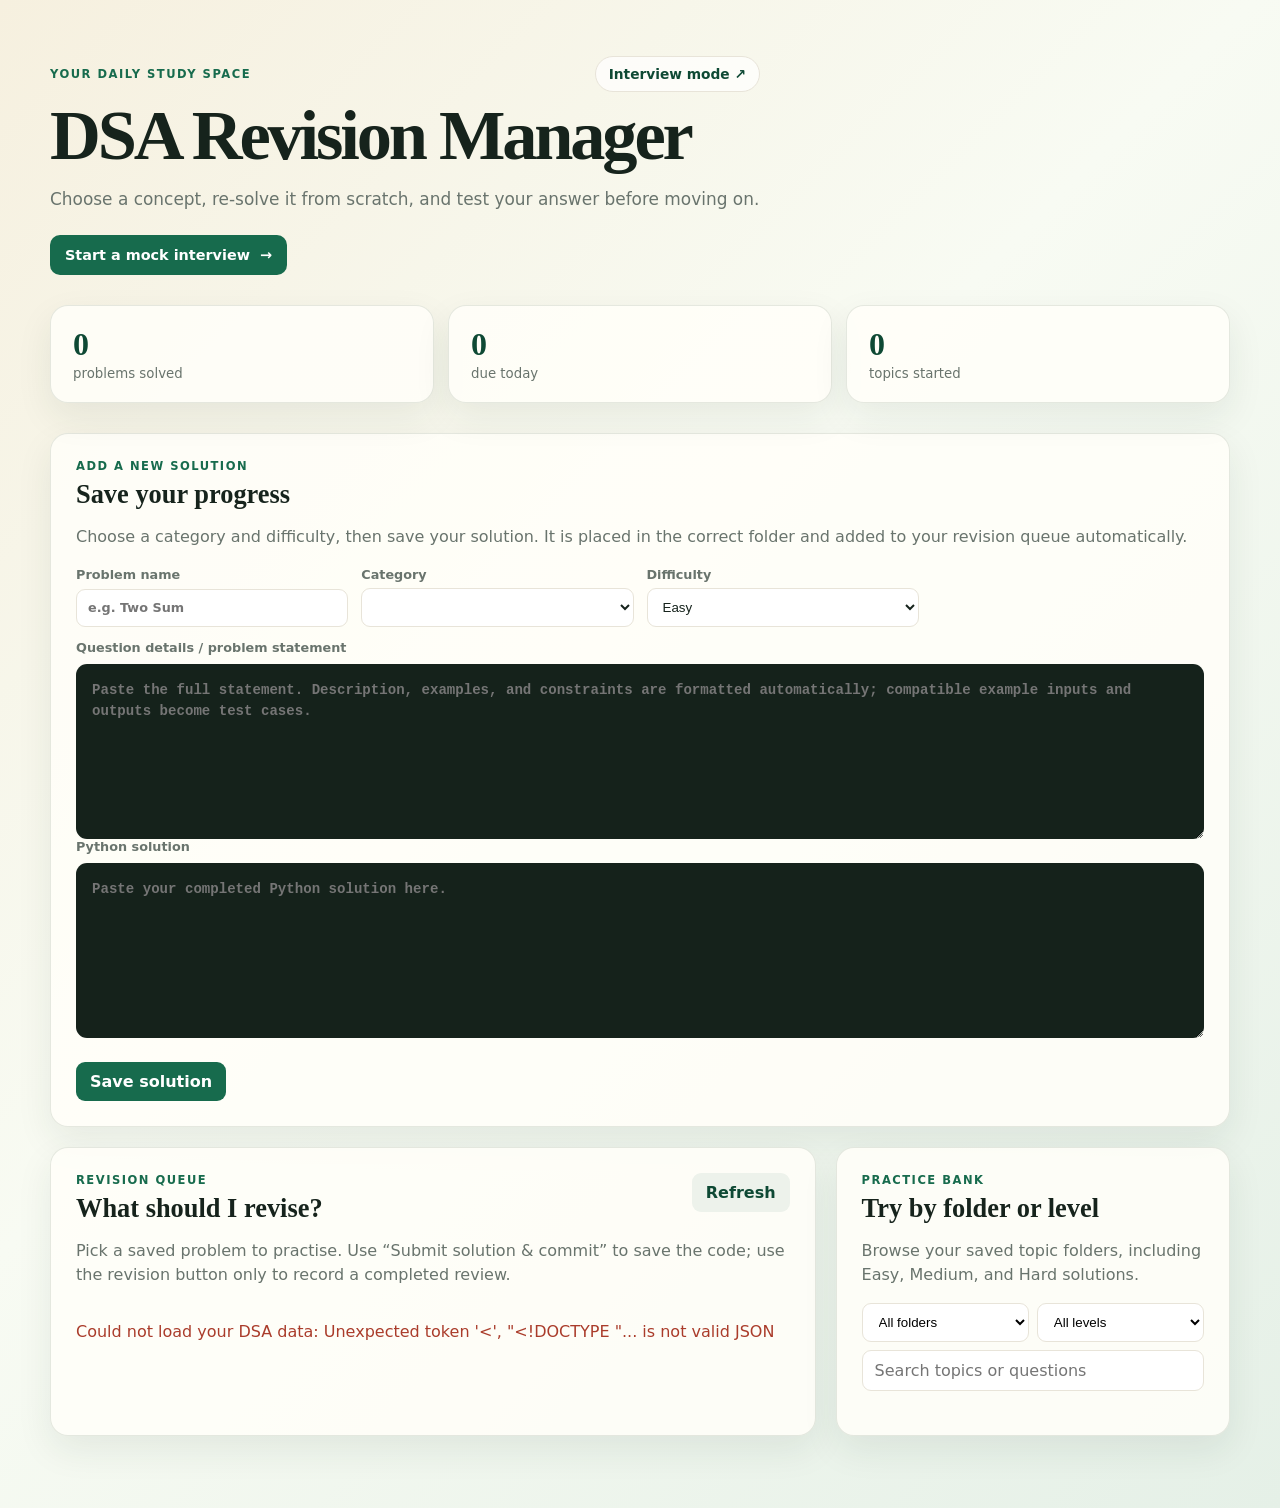
==== commit 0d201673: "just bug solve" ====
--- a/web/index.html
+++ b/web/index.html
@@ -40,7 +40,7 @@
       <section class="layout">
         <div class="panel revision-panel">
           <div class="panel-heading"><div><p class="eyebrow">REVISION QUEUE</p><h2>What should I revise?</h2></div><button class="quiet-button" id="refreshButton">Refresh</button></div>
-          <p class="muted">Pick a saved problem to open its question. Finish it, run the tests, then mark it revised.</p>
+          <p class="muted">Pick a saved problem to practise. Use “Submit solution &amp; commit” to save the code; use the revision button only to record a completed review.</p>
           <div id="revisionList" class="revision-list"></div>
         </div>
 
@@ -65,7 +65,7 @@
           <h3>Question description</h3><p id="problemPrompt" class="prompt"></p>
           <h3>Examples</h3><div id="problemExamples" class="sample-tests"></div>
           <div class="detail-grid"><div><h3>Constraints</h3><p id="problemConstraints"></p></div><div><h3>Edge cases</h3><ul id="edgeCases"></ul></div></div>
-          <div class="action-row"><button id="markRevised" class="secondary-button hidden">Mark as revised &amp; commit</button></div>
+          <div class="action-row"><button id="markRevised" class="secondary-button hidden">Mark revision complete &amp; commit tracker</button></div>
         </div>
 
         <div class="panel editor-panel">
